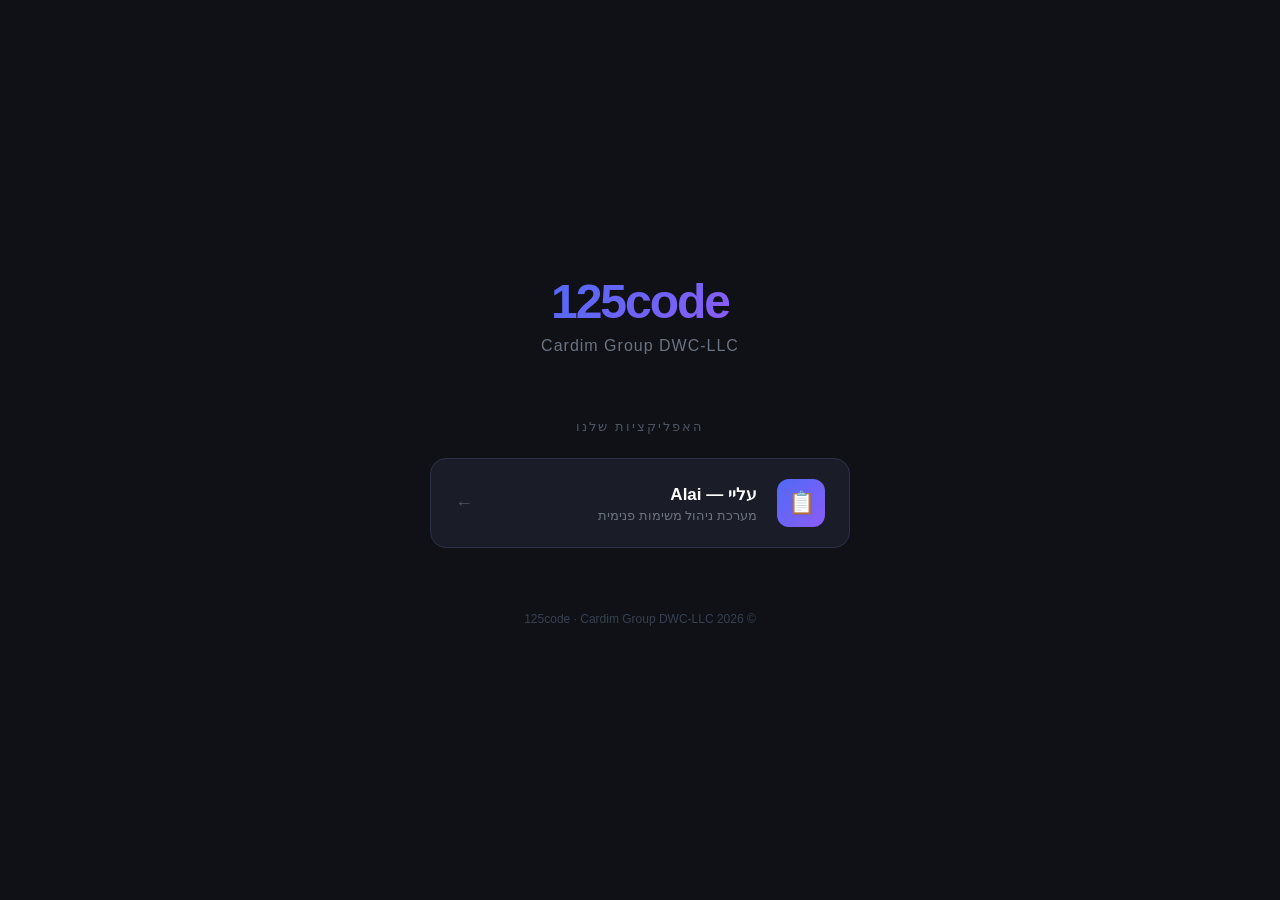
==== index.html @ 82023296 "Initial 125code homepage with Alai app link Co-Authored-By: Claude Sonnet 4.6 <noreply@anthropic.com" ====
<!DOCTYPE html>
<html lang="he" dir="rtl">
<head>
  <meta charset="UTF-8" />
  <meta name="viewport" content="width=device-width, initial-scale=1.0" />
  <title>125code</title>
  <style>
    * { margin: 0; padding: 0; box-sizing: border-box; }

    body {
      min-height: 100vh;
      background: #0F1117;
      color: #fff;
      font-family: 'Segoe UI', Arial, sans-serif;
      display: flex;
      flex-direction: column;
      align-items: center;
      justify-content: center;
      padding: 32px 16px;
    }

    .logo {
      font-size: 48px;
      font-weight: 900;
      letter-spacing: -2px;
      margin-bottom: 8px;
      background: linear-gradient(135deg, #4F6AF5, #8B5CF6);
      -webkit-background-clip: text;
      -webkit-text-fill-color: transparent;
    }

    .tagline {
      font-size: 16px;
      color: #6B7280;
      margin-bottom: 64px;
      letter-spacing: 1px;
    }

    .apps-title {
      font-size: 13px;
      text-transform: uppercase;
      letter-spacing: 2px;
      color: #4B5563;
      margin-bottom: 24px;
    }

    .apps {
      display: flex;
      flex-direction: column;
      gap: 16px;
      width: 100%;
      max-width: 420px;
    }

    .app-card {
      display: flex;
      align-items: center;
      gap: 20px;
      background: #1A1D27;
      border: 1px solid #2D3148;
      border-radius: 16px;
      padding: 20px 24px;
      text-decoration: none;
      color: #fff;
      transition: border-color 0.2s, transform 0.2s;
    }

    .app-card:hover {
      border-color: #4F6AF5;
      transform: translateY(-2px);
    }

    .app-icon {
      width: 48px;
      height: 48px;
      border-radius: 12px;
      background: linear-gradient(135deg, #4F6AF5, #8B5CF6);
      display: flex;
      align-items: center;
      justify-content: center;
      font-size: 22px;
      flex-shrink: 0;
    }

    .app-info { flex: 1; }

    .app-name {
      font-size: 17px;
      font-weight: 700;
      margin-bottom: 3px;
    }

    .app-desc {
      font-size: 13px;
      color: #6B7280;
    }

    .app-arrow {
      font-size: 18px;
      color: #4B5563;
    }

    .footer {
      margin-top: 64px;
      font-size: 12px;
      color: #374151;
    }
  </style>
</head>
<body>

  <div class="logo">125code</div>
  <div class="tagline">Cardim Group DWC-LLC</div>

  <div class="apps-title">האפליקציות שלנו</div>

  <div class="apps">
    <a class="app-card" href="https://alai.125code.com" target="_blank">
      <div class="app-icon">📋</div>
      <div class="app-info">
        <div class="app-name">עליי — Alai</div>
        <div class="app-desc">מערכת ניהול משימות פנימית</div>
      </div>
      <div class="app-arrow">←</div>
    </a>
  </div>

  <div class="footer">© 2026 125code · Cardim Group DWC-LLC</div>

</body>
</html>
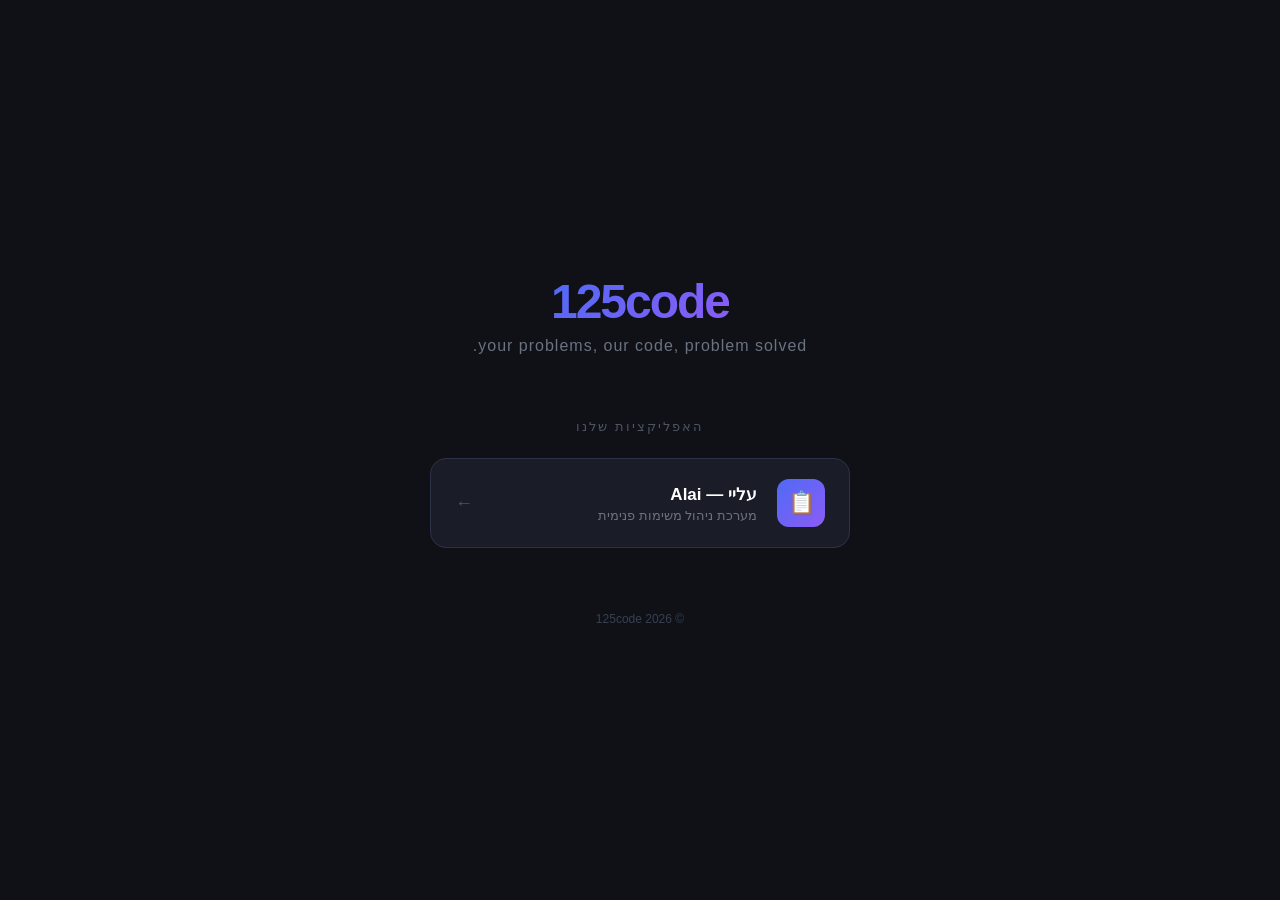
==== commit 30a5192b: "Update tagline and remove Cardim Group branding Co-Authored-By: Claude Sonnet 4.6 <noreply@anthropic" ====
--- a/index.html
+++ b/index.html
@@ -110,7 +110,7 @@
 <body>
 
   <div class="logo">125code</div>
-  <div class="tagline">Cardim Group DWC-LLC</div>
+  <div class="tagline">your problems, our code, problem solved.</div>
 
   <div class="apps-title">האפליקציות שלנו</div>
 
@@ -125,7 +125,7 @@
     </a>
   </div>
 
-  <div class="footer">© 2026 125code · Cardim Group DWC-LLC</div>
+  <div class="footer">© 2026 125code</div>
 
 </body>
 </html>
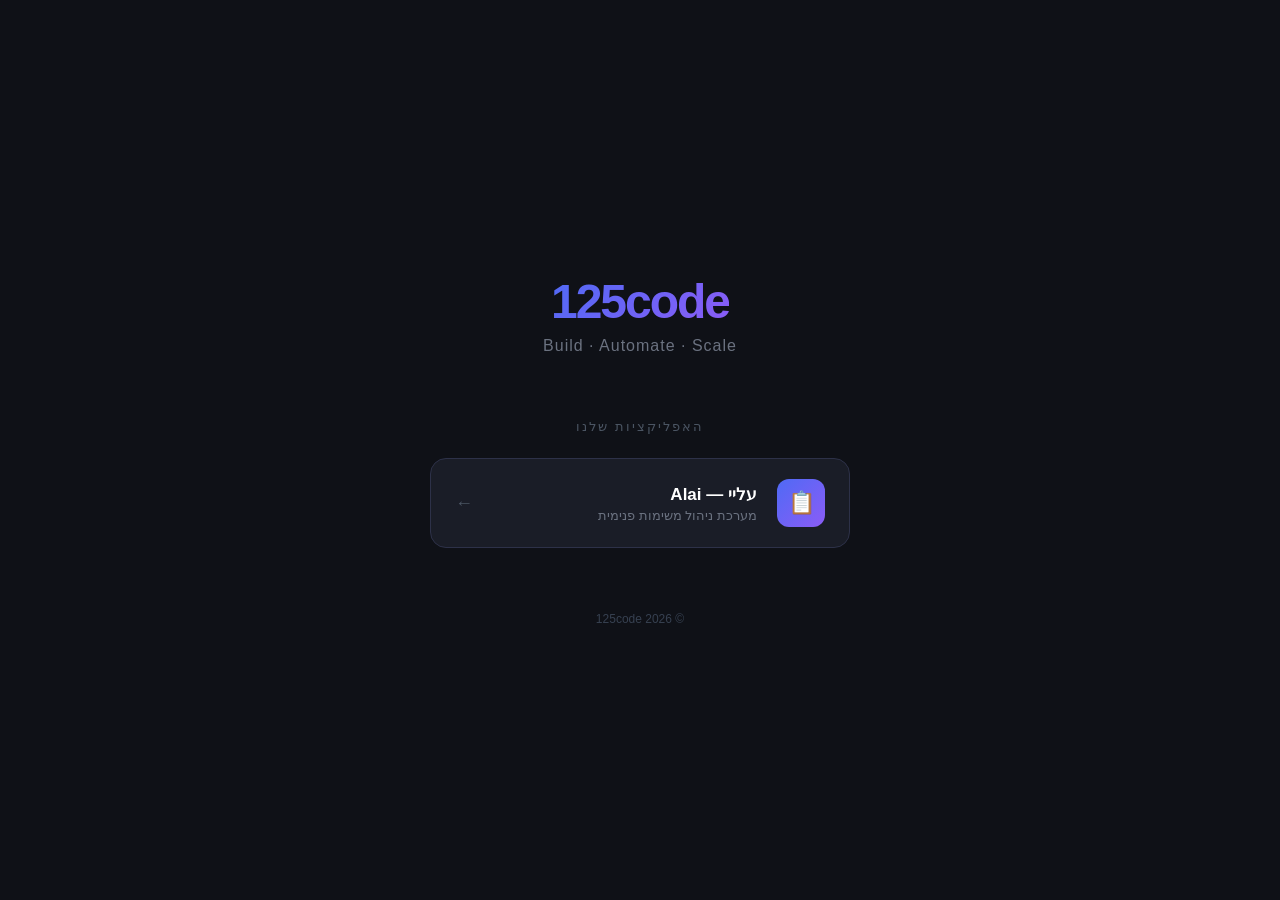
==== commit 5efb0d70: "Update tagline to Build · Automate · Scale Co-Authored-By: Claude Sonnet 4.6 <noreply@anthropic.com>" ====
--- a/index.html
+++ b/index.html
@@ -110,7 +110,7 @@
 <body>
 
   <div class="logo">125code</div>
-  <div class="tagline">your problems, our code, problem solved.</div>
+  <div class="tagline">Build · Automate · Scale</div>
 
   <div class="apps-title">האפליקציות שלנו</div>
 
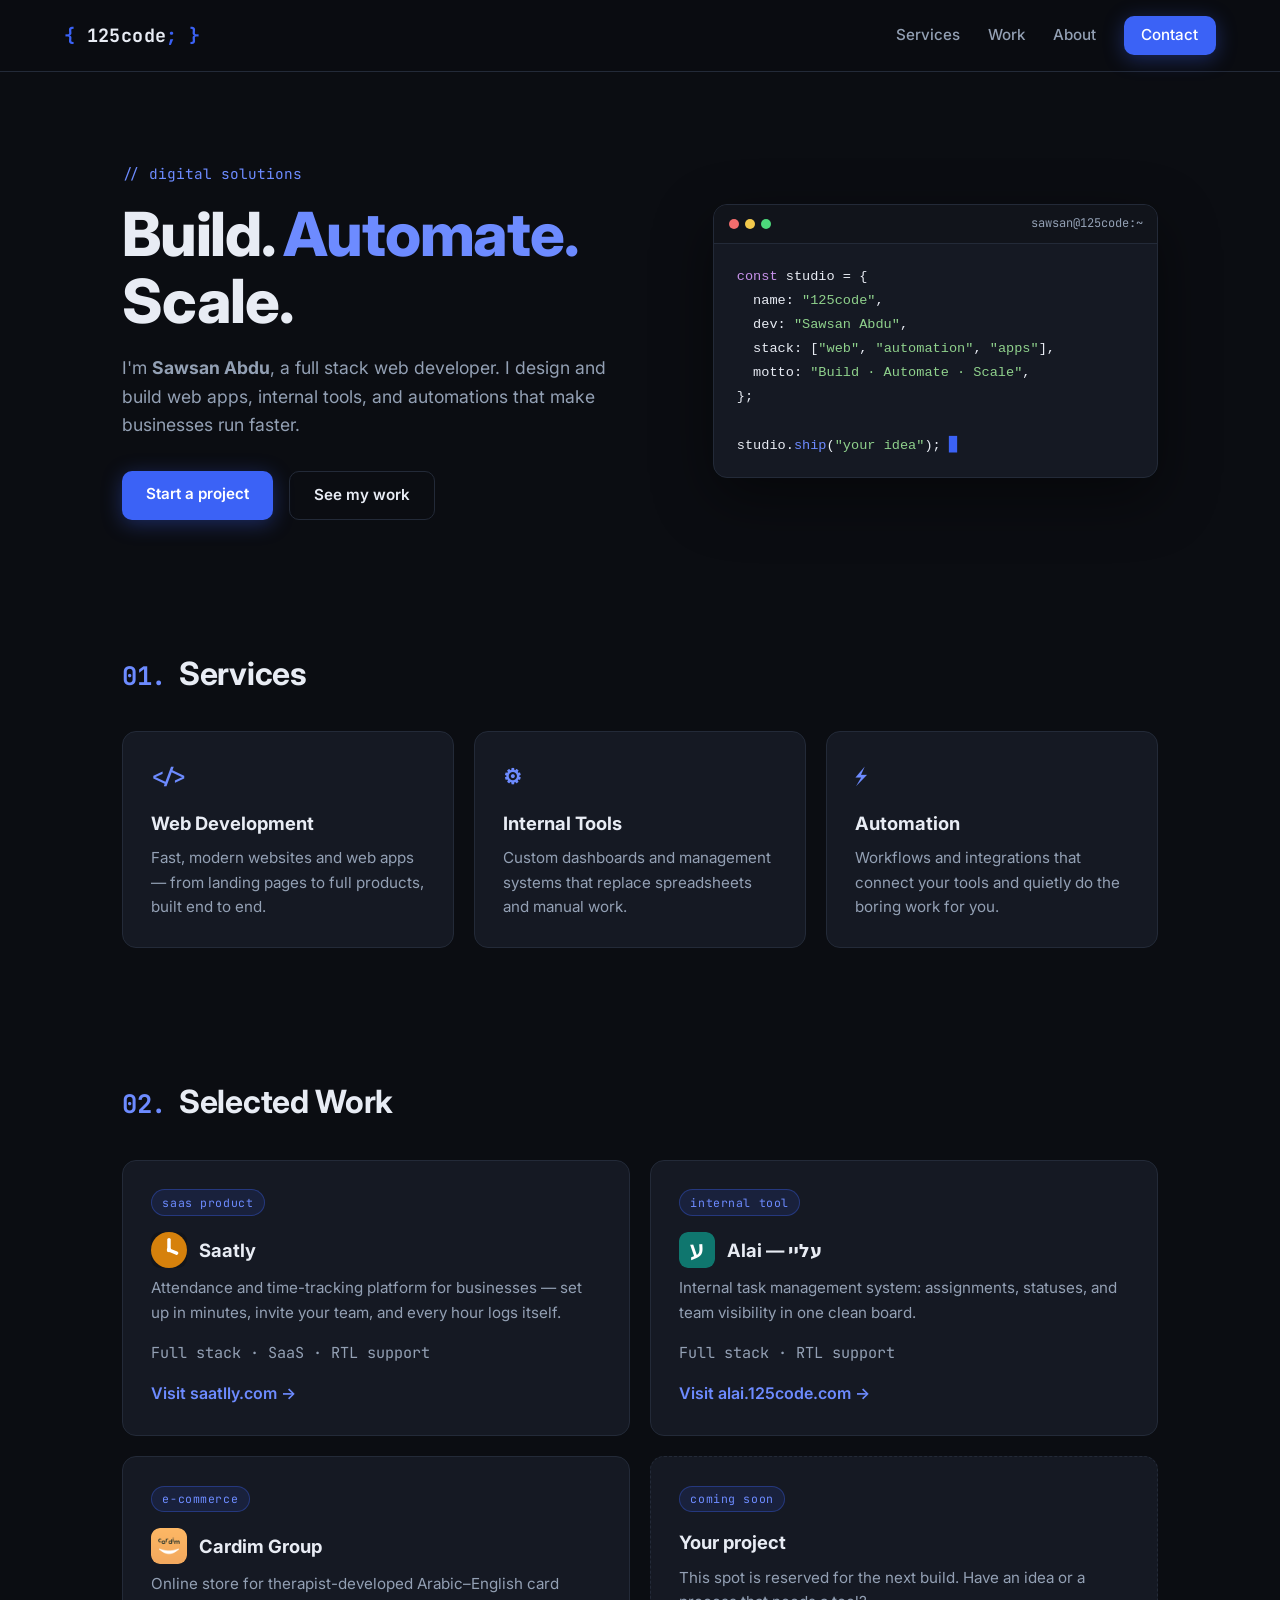
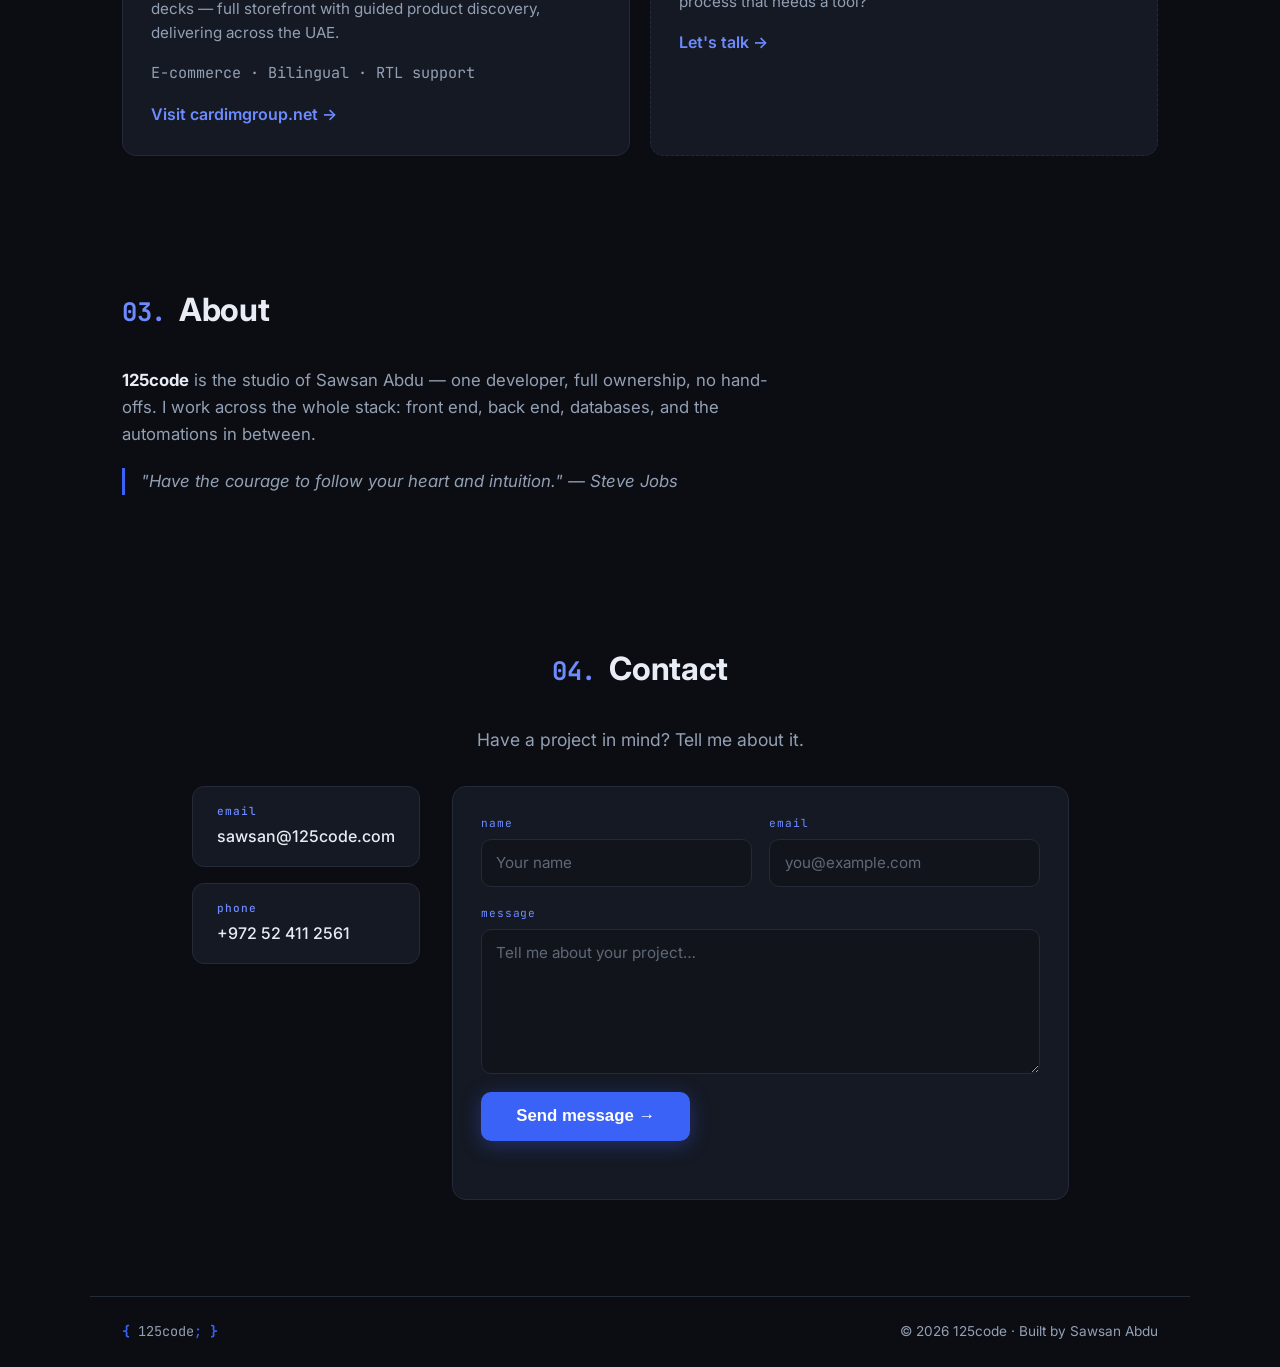
==== commit 0826b37a: "Redesign portfolio site New one-page portfolio matching the 125code brand: hero with terminal card, " ====
--- a/index.html
+++ b/index.html
@@ -1,131 +1,189 @@
 <!DOCTYPE html>
-<html lang="he" dir="rtl">
+<html lang="en">
 <head>
-  <meta charset="UTF-8" />
-  <meta name="viewport" content="width=device-width, initial-scale=1.0" />
-  <title>125code</title>
-  <style>
-    * { margin: 0; padding: 0; box-sizing: border-box; }
-
-    body {
-      min-height: 100vh;
-      background: #0F1117;
-      color: #fff;
-      font-family: 'Segoe UI', Arial, sans-serif;
-      display: flex;
-      flex-direction: column;
-      align-items: center;
-      justify-content: center;
-      padding: 32px 16px;
-    }
-
-    .logo {
-      font-size: 48px;
-      font-weight: 900;
-      letter-spacing: -2px;
-      margin-bottom: 8px;
-      background: linear-gradient(135deg, #4F6AF5, #8B5CF6);
-      -webkit-background-clip: text;
-      -webkit-text-fill-color: transparent;
-    }
-
-    .tagline {
-      font-size: 16px;
-      color: #6B7280;
-      margin-bottom: 64px;
-      letter-spacing: 1px;
-    }
-
-    .apps-title {
-      font-size: 13px;
-      text-transform: uppercase;
-      letter-spacing: 2px;
-      color: #4B5563;
-      margin-bottom: 24px;
-    }
-
-    .apps {
-      display: flex;
-      flex-direction: column;
-      gap: 16px;
-      width: 100%;
-      max-width: 420px;
-    }
-
-    .app-card {
-      display: flex;
-      align-items: center;
-      gap: 20px;
-      background: #1A1D27;
-      border: 1px solid #2D3148;
-      border-radius: 16px;
-      padding: 20px 24px;
-      text-decoration: none;
-      color: #fff;
-      transition: border-color 0.2s, transform 0.2s;
-    }
-
-    .app-card:hover {
-      border-color: #4F6AF5;
-      transform: translateY(-2px);
-    }
-
-    .app-icon {
-      width: 48px;
-      height: 48px;
-      border-radius: 12px;
-      background: linear-gradient(135deg, #4F6AF5, #8B5CF6);
-      display: flex;
-      align-items: center;
-      justify-content: center;
-      font-size: 22px;
-      flex-shrink: 0;
-    }
-
-    .app-info { flex: 1; }
-
-    .app-name {
-      font-size: 17px;
-      font-weight: 700;
-      margin-bottom: 3px;
-    }
-
-    .app-desc {
-      font-size: 13px;
-      color: #6B7280;
-    }
-
-    .app-arrow {
-      font-size: 18px;
-      color: #4B5563;
-    }
-
-    .footer {
-      margin-top: 64px;
-      font-size: 12px;
-      color: #374151;
-    }
-  </style>
+  <meta charset="UTF-8">
+  <meta name="viewport" content="width=device-width, initial-scale=1.0">
+  <title>125code — Digital Solutions · Sawsan Abdu, Full Stack Web Developer</title>
+  <meta name="description" content="125code — digital solutions by Sawsan Abdu, full stack web developer. Build · Automate · Scale.">
+  <link rel="preconnect" href="https://fonts.googleapis.com">
+  <link rel="preconnect" href="https://fonts.gstatic.com" crossorigin>
+  <link href="https://fonts.googleapis.com/css2?family=Inter:wght@400;500;600;700;800&family=JetBrains+Mono:wght@400;500;700&display=swap" rel="stylesheet">
+  <link rel="stylesheet" href="css/style.css">
+  <link rel="icon" href="data:image/svg+xml,<svg xmlns='http://www.w3.org/2000/svg' viewBox='0 0 100 100'><text y='80' font-size='80' font-family='monospace' fill='%233b62f6'>{;}</text></svg>">
 </head>
 <body>
 
-  <div class="logo">125code</div>
-  <div class="tagline">Build · Automate · Scale</div>
+  <header class="nav" id="top">
+    <a class="logo" href="#top" aria-label="125code home">
+      <span class="brace">{</span> 125code<span class="semi">;</span> <span class="brace">}</span>
+    </a>
+    <nav class="nav-links" aria-label="Main">
+      <a href="#services">Services</a>
+      <a href="#work">Work</a>
+      <a href="#about">About</a>
+      <a href="#contact" class="btn btn-small">Contact</a>
+    </nav>
+    <button class="nav-toggle" aria-label="Toggle menu" aria-expanded="false">
+      <span></span><span></span><span></span>
+    </button>
+  </header>
 
-  <div class="apps-title">האפליקציות שלנו</div>
+  <main>
+    <!-- ============ HERO ============ -->
+    <section class="hero">
+      <div class="hero-text">
+        <p class="eyebrow mono">// digital solutions</p>
+        <h1>Build. <span class="accent">Automate.</span> Scale.</h1>
+        <p class="lede">
+          I'm <strong>Sawsan Abdu</strong>, a full stack web developer.
+          I design and build web apps, internal tools, and automations
+          that make businesses run faster.
+        </p>
+        <div class="hero-cta">
+          <a class="btn" href="#contact">Start a project</a>
+          <a class="btn btn-ghost" href="#work">See my work</a>
+        </div>
+      </div>
 
-  <div class="apps">
-    <a class="app-card" href="https://alai.125code.com" target="_blank">
-      <div class="app-icon">📋</div>
-      <div class="app-info">
-        <div class="app-name">עליי — Alai</div>
-        <div class="app-desc">מערכת ניהול משימות פנימית</div>
+      <div class="hero-card" aria-hidden="true">
+        <div class="term">
+          <div class="term-bar"><i></i><i></i><i></i><span class="mono">sawsan@125code:~</span></div>
+          <pre class="mono"><code><span class="c-kw">const</span> studio = {
+  name: <span class="c-str">"125code"</span>,
+  dev: <span class="c-str">"Sawsan Abdu"</span>,
+  stack: [<span class="c-str">"web"</span>, <span class="c-str">"automation"</span>, <span class="c-str">"apps"</span>],
+  motto: <span class="c-str">"Build · Automate · Scale"</span>,
+};
+
+studio.<span class="c-fn">ship</span>(<span class="c-str">"your idea"</span>); <span class="cursor">▊</span></code></pre>
+        </div>
       </div>
-      <div class="app-arrow">←</div>
-    </a>
-  </div>
+    </section>
 
-  <div class="footer">© 2026 125code</div>
+    <!-- ============ SERVICES ============ -->
+    <section id="services" class="section">
+      <h2><span class="mono accent">01.</span> Services</h2>
+      <div class="grid grid-3">
+        <article class="card">
+          <div class="card-icon mono">&lt;/&gt;</div>
+          <h3>Web Development</h3>
+          <p>Fast, modern websites and web apps — from landing pages to full products, built end to end.</p>
+        </article>
+        <article class="card">
+          <div class="card-icon mono">⚙</div>
+          <h3>Internal Tools</h3>
+          <p>Custom dashboards and management systems that replace spreadsheets and manual work.</p>
+        </article>
+        <article class="card">
+          <div class="card-icon mono">⚡</div>
+          <h3>Automation</h3>
+          <p>Workflows and integrations that connect your tools and quietly do the boring work for you.</p>
+        </article>
+      </div>
+    </section>
 
+    <!-- ============ WORK ============ -->
+    <section id="work" class="section">
+      <h2><span class="mono accent">02.</span> Selected Work</h2>
+      <div class="grid grid-2">
+        <article class="card work-card">
+          <div class="work-tag mono">saas product</div>
+          <div class="work-head">
+            <img class="work-icon" src="img/saatly-icon.svg" alt="Saatly logo" width="36" height="36">
+            <h3>Saatly</h3>
+          </div>
+          <p>Attendance and time-tracking platform for businesses — set up in minutes, invite your team, and every hour logs itself.</p>
+          <p class="mono stack-line">Full stack · SaaS · RTL support</p>
+          <a class="link-arrow" href="https://www.saatlly.com/home" target="_blank" rel="noopener">Visit saatlly.com →</a>
+        </article>
+        <article class="card work-card">
+          <div class="work-tag mono">internal tool</div>
+          <div class="work-head">
+            <img class="work-icon" src="img/alai-icon.svg" alt="Alai logo" width="36" height="36">
+            <h3>Alai — עליי</h3>
+          </div>
+          <p>Internal task management system: assignments, statuses, and team visibility in one clean board.</p>
+          <p class="mono stack-line">Full stack · RTL support</p>
+          <a class="link-arrow" href="https://alai.125code.com/" target="_blank" rel="noopener">Visit alai.125code.com →</a>
+        </article>
+        <article class="card work-card">
+          <div class="work-tag mono">e-commerce</div>
+          <div class="work-head">
+            <img class="work-icon" src="img/cardim-icon.png" alt="Cardim Group logo" width="36" height="36">
+            <h3>Cardim Group</h3>
+          </div>
+          <p>Online store for therapist-developed Arabic–English card decks — full storefront with guided product discovery, delivering across the UAE.</p>
+          <p class="mono stack-line">E-commerce · Bilingual · RTL support</p>
+          <a class="link-arrow" href="https://cardimgroup.net/" target="_blank" rel="noopener">Visit cardimgroup.net →</a>
+        </article>
+        <article class="card work-card work-card--next">
+          <div class="work-tag mono">coming soon</div>
+          <h3>Your project</h3>
+          <p>This spot is reserved for the next build. Have an idea or a process that needs a tool?</p>
+          <a class="link-arrow" href="#contact">Let's talk →</a>
+        </article>
+      </div>
+    </section>
+
+    <!-- ============ ABOUT ============ -->
+    <section id="about" class="section about">
+      <h2><span class="mono accent">03.</span> About</h2>
+      <div class="about-body">
+        <p>
+          <strong>125code</strong> is the studio of Sawsan Abdu — one developer,
+          full ownership, no hand-offs. I work across the whole stack:
+          front end, back end, databases, and the automations in between.
+        </p>
+        <p class="quote">
+          "Have the courage to follow your heart and intuition." — Steve Jobs
+        </p>
+      </div>
+    </section>
+
+    <!-- ============ CONTACT ============ -->
+    <section id="contact" class="section contact">
+      <h2><span class="mono accent">04.</span> Contact</h2>
+      <p class="lede">Have a project in mind? Tell me about it.</p>
+
+      <div class="contact-layout">
+        <div class="contact-grid">
+          <a class="contact-item" href="mailto:sawsan@125code.com">
+            <span class="mono contact-label">email</span>
+            <span>sawsan@125code.com</span>
+          </a>
+          <a class="contact-item" href="tel:+972524112561">
+            <span class="mono contact-label">phone</span>
+            <span dir="ltr">+972 52 411 2561</span>
+          </a>
+        </div>
+
+        <form class="contact-form" id="contact-form">
+          <div class="form-row">
+            <label>
+              <span class="mono form-label">name</span>
+              <input type="text" name="name" placeholder="Your name" required>
+            </label>
+            <label>
+              <span class="mono form-label">email</span>
+              <input type="email" name="email" placeholder="you@example.com" required>
+            </label>
+          </div>
+          <label>
+            <span class="mono form-label">message</span>
+            <textarea name="message" rows="5" placeholder="Tell me about your project…" required></textarea>
+          </label>
+          <button type="submit" class="btn btn-big">Send message →</button>
+          <p class="form-hint mono" id="form-hint"></p>
+        </form>
+      </div>
+    </section>
+  </main>
+
+  <footer class="footer">
+    <span class="mono"><span class="brace">{</span> 125code<span class="semi">;</span> <span class="brace">}</span></span>
+    <span>© 2026 125code · Built by Sawsan Abdu</span>
+  </footer>
+
+  <script src="js/main.js"></script>
 </body>
 </html>
--- a/css/style.css
+++ b/css/style.css
@@ -0,0 +1,266 @@
+/* ===== 125code — brand tokens (from signature) ===== */
+:root {
+  --bg: #0b0d12;
+  --bg-soft: #11141b;
+  --card: #151923;
+  --border: #232a38;
+  --text: #e8ecf4;
+  --muted: #93a0b4;
+  --blue: #3b62f6;      /* signature brace blue */
+  --blue-soft: #6d8bff;
+  --font-sans: "Inter", system-ui, -apple-system, sans-serif;
+  --font-mono: "JetBrains Mono", ui-monospace, SFMono-Regular, monospace;
+}
+
+* { margin: 0; padding: 0; box-sizing: border-box; }
+html { scroll-behavior: smooth; }
+
+body {
+  background: var(--bg);
+  color: var(--text);
+  font-family: var(--font-sans);
+  line-height: 1.6;
+  -webkit-font-smoothing: antialiased;
+}
+
+.mono { font-family: var(--font-mono); }
+.accent { color: var(--blue-soft); }
+.brace { color: var(--blue); font-weight: 700; }
+.semi { color: var(--blue); }
+
+/* ===== Nav ===== */
+.nav {
+  position: sticky; top: 0; z-index: 50;
+  display: flex; align-items: center; justify-content: space-between;
+  padding: 1rem clamp(1.25rem, 5vw, 4rem);
+  background: color-mix(in srgb, var(--bg) 85%, transparent);
+  backdrop-filter: blur(12px);
+  border-bottom: 1px solid var(--border);
+}
+.logo {
+  font-family: var(--font-mono);
+  font-size: 1.15rem; font-weight: 700;
+  color: var(--text); text-decoration: none;
+  letter-spacing: 0.02em;
+}
+.nav-links { display: flex; align-items: center; gap: 1.75rem; }
+.nav-links a {
+  color: var(--muted); text-decoration: none; font-size: 0.95rem; font-weight: 500;
+  transition: color 0.2s;
+}
+.nav-links a:hover { color: var(--text); }
+.nav-toggle { display: none; background: none; border: 0; cursor: pointer; }
+.nav-toggle span {
+  display: block; width: 22px; height: 2px; margin: 5px 0;
+  background: var(--text); border-radius: 2px; transition: 0.25s;
+}
+
+/* ===== Buttons ===== */
+.btn {
+  display: inline-block;
+  background: var(--blue); color: #fff !important;
+  padding: 0.7rem 1.5rem; border-radius: 10px;
+  text-decoration: none; font-weight: 600; font-size: 0.95rem;
+  transition: transform 0.15s, box-shadow 0.15s, background 0.2s;
+  box-shadow: 0 4px 20px rgba(59, 98, 246, 0.35);
+}
+.btn:hover { transform: translateY(-2px); background: var(--blue-soft); }
+.btn-small { padding: 0.45rem 1.1rem; }
+.btn-big { padding: 0.9rem 2.2rem; font-size: 1.05rem; }
+.btn-ghost {
+  background: transparent; color: var(--text) !important;
+  border: 1px solid var(--border); box-shadow: none;
+}
+.btn-ghost:hover { background: var(--bg-soft); border-color: var(--blue); }
+
+/* ===== Hero ===== */
+.hero {
+  display: grid; grid-template-columns: 1.1fr 0.9fr; gap: 3rem;
+  align-items: center;
+  max-width: 1100px; margin: 0 auto;
+  padding: clamp(4rem, 10vh, 7rem) clamp(1.25rem, 5vw, 2rem) 4rem;
+}
+.eyebrow { color: var(--blue-soft); font-size: 0.9rem; margin-bottom: 1rem; }
+.hero h1 {
+  font-size: clamp(2.4rem, 6vw, 3.8rem);
+  font-weight: 800; line-height: 1.1; letter-spacing: -0.02em;
+  margin-bottom: 1.25rem;
+}
+.lede { color: var(--muted); font-size: 1.1rem; max-width: 32rem; }
+.hero-cta { display: flex; gap: 1rem; margin-top: 2rem; flex-wrap: wrap; }
+
+/* terminal card */
+.term {
+  background: var(--card);
+  border: 1px solid var(--border);
+  border-radius: 14px;
+  overflow: hidden;
+  box-shadow: 0 20px 60px rgba(0, 0, 0, 0.45);
+}
+.term-bar {
+  display: flex; align-items: center; gap: 6px;
+  padding: 0.6rem 0.9rem;
+  background: var(--bg-soft); border-bottom: 1px solid var(--border);
+}
+.term-bar i { width: 10px; height: 10px; border-radius: 50%; background: var(--border); }
+.term-bar i:first-child { background: #f26d6d; }
+.term-bar i:nth-child(2) { background: #f2c94c; }
+.term-bar i:nth-child(3) { background: #4cd97b; }
+.term-bar span { margin-left: auto; color: var(--muted); font-size: 0.75rem; }
+.term pre {
+  padding: 1.25rem 1.4rem; font-size: 0.85rem; line-height: 1.7;
+  overflow-x: auto; color: var(--text);
+}
+.c-kw { color: #c792ea; }
+.c-str { color: #8fd18c; }
+.c-fn { color: var(--blue-soft); }
+.cursor { color: var(--blue); animation: blink 1.1s steps(1) infinite; }
+@keyframes blink { 50% { opacity: 0; } }
+
+/* ===== Sections ===== */
+.section {
+  max-width: 1100px; margin: 0 auto;
+  padding: 4rem clamp(1.25rem, 5vw, 2rem);
+}
+.section h2 {
+  font-size: clamp(1.5rem, 3vw, 2rem);
+  margin-bottom: 2rem; letter-spacing: -0.01em;
+}
+.section h2 .mono { font-size: 0.8em; margin-right: 0.4rem; }
+
+.grid { display: grid; gap: 1.25rem; }
+.grid-3 { grid-template-columns: repeat(3, 1fr); }
+.grid-2 { grid-template-columns: repeat(2, 1fr); }
+
+.card {
+  background: var(--card);
+  border: 1px solid var(--border);
+  border-radius: 14px;
+  padding: 1.75rem;
+  transition: transform 0.2s, border-color 0.2s;
+}
+.card:hover { transform: translateY(-4px); border-color: var(--blue); }
+.card h3 { margin-bottom: 0.5rem; font-size: 1.15rem; }
+.card p { color: var(--muted); font-size: 0.95rem; }
+.card-icon {
+  color: var(--blue-soft); font-size: 1.3rem; font-weight: 700;
+  margin-bottom: 1rem;
+}
+
+.work-head {
+  display: flex; align-items: center; gap: 0.75rem;
+  margin-bottom: 0.5rem;
+}
+.work-head h3 { margin-bottom: 0; }
+.work-icon {
+  width: 36px; height: 36px; border-radius: 9px;
+  object-fit: cover; flex-shrink: 0;
+  background: var(--bg-soft);
+}
+
+.work-tag {
+  display: inline-block; font-size: 0.72rem; letter-spacing: 0.05em;
+  color: var(--blue-soft); background: rgba(59, 98, 246, 0.12);
+  border: 1px solid rgba(59, 98, 246, 0.35);
+  padding: 0.2rem 0.65rem; border-radius: 999px; margin-bottom: 1rem;
+}
+.stack-line { margin-top: 1rem; font-size: 0.78rem; color: var(--muted); }
+.work-card--next { border-style: dashed; }
+.link-arrow {
+  display: inline-block; margin-top: 1rem;
+  color: var(--blue-soft); text-decoration: none; font-weight: 600;
+}
+.link-arrow:hover { text-decoration: underline; }
+
+/* ===== About ===== */
+.about-body { max-width: 42rem; }
+.about-body p { color: var(--muted); font-size: 1.05rem; margin-bottom: 1.25rem; }
+.about-body strong { color: var(--text); }
+.quote {
+  border-left: 3px solid var(--blue);
+  padding-left: 1rem; font-style: italic; font-size: 0.98rem;
+}
+
+/* ===== Contact ===== */
+.contact { text-align: center; padding-bottom: 6rem; }
+.contact .lede { margin: 0 auto 2rem; }
+.contact-layout {
+  display: grid; grid-template-columns: 0.85fr 1.15fr; gap: 2rem;
+  max-width: 56rem; margin: 0 auto; text-align: left;
+  align-items: start;
+}
+.contact-grid {
+  display: flex; flex-direction: column; gap: 1rem;
+}
+
+.contact-form {
+  display: flex; flex-direction: column; gap: 1.1rem;
+  background: var(--card); border: 1px solid var(--border);
+  border-radius: 14px; padding: 1.75rem;
+}
+.form-row {
+  display: grid; grid-template-columns: 1fr 1fr; gap: 1.1rem;
+}
+.contact-form label { display: flex; flex-direction: column; gap: 0.35rem; }
+.form-label { font-size: 0.7rem; color: var(--blue-soft); letter-spacing: 0.08em; }
+.contact-form input,
+.contact-form textarea {
+  background: var(--bg-soft); color: var(--text);
+  border: 1px solid var(--border); border-radius: 10px;
+  padding: 0.7rem 0.9rem; font: inherit; font-size: 0.95rem;
+  transition: border-color 0.2s;
+  resize: vertical;
+}
+.contact-form input:focus,
+.contact-form textarea:focus {
+  outline: none; border-color: var(--blue);
+}
+.contact-form input::placeholder,
+.contact-form textarea::placeholder { color: var(--muted); opacity: 0.6; }
+.contact-form .btn { border: 0; cursor: pointer; align-self: flex-start; }
+.form-hint { font-size: 0.78rem; color: var(--muted); min-height: 1em; margin: 0; }
+.contact-item {
+  display: flex; flex-direction: column; gap: 0.2rem;
+  background: var(--card); border: 1px solid var(--border);
+  border-radius: 12px; padding: 1rem 1.5rem;
+  color: var(--text); text-decoration: none; font-weight: 500;
+  transition: border-color 0.2s, transform 0.15s;
+}
+.contact-item:hover { border-color: var(--blue); transform: translateY(-2px); }
+.contact-label { font-size: 0.7rem; color: var(--blue-soft); letter-spacing: 0.08em; }
+
+/* ===== Footer ===== */
+.footer {
+  display: flex; align-items: center; justify-content: space-between;
+  gap: 1rem; flex-wrap: wrap;
+  max-width: 1100px; margin: 0 auto;
+  padding: 1.5rem clamp(1.25rem, 5vw, 2rem);
+  border-top: 1px solid var(--border);
+  color: var(--muted); font-size: 0.85rem;
+}
+
+/* ===== Reveal on scroll ===== */
+.reveal { opacity: 0; transform: translateY(18px); transition: opacity 0.6s, transform 0.6s; }
+.reveal.visible { opacity: 1; transform: none; }
+
+/* ===== Responsive ===== */
+@media (max-width: 860px) {
+  .hero { grid-template-columns: 1fr; padding-top: 3rem; }
+  .grid-3, .grid-2 { grid-template-columns: 1fr; }
+  .contact-layout { grid-template-columns: 1fr; }
+  .contact-grid { flex-direction: row; flex-wrap: wrap; }
+  .contact-grid .contact-item { flex: 1 1 14rem; }
+  .form-row { grid-template-columns: 1fr; }
+
+  .nav-toggle { display: block; }
+  .nav-links {
+    position: absolute; top: 100%; left: 0; right: 0;
+    flex-direction: column; align-items: flex-start;
+    gap: 0; padding: 0.5rem 1.25rem 1.25rem;
+    background: var(--bg-soft); border-bottom: 1px solid var(--border);
+    display: none;
+  }
+  .nav-links.open { display: flex; }
+  .nav-links a { padding: 0.75rem 0; width: 100%; }
+  .nav-links .btn { margin-top: 0.5rem; text-align: center; }
+}
